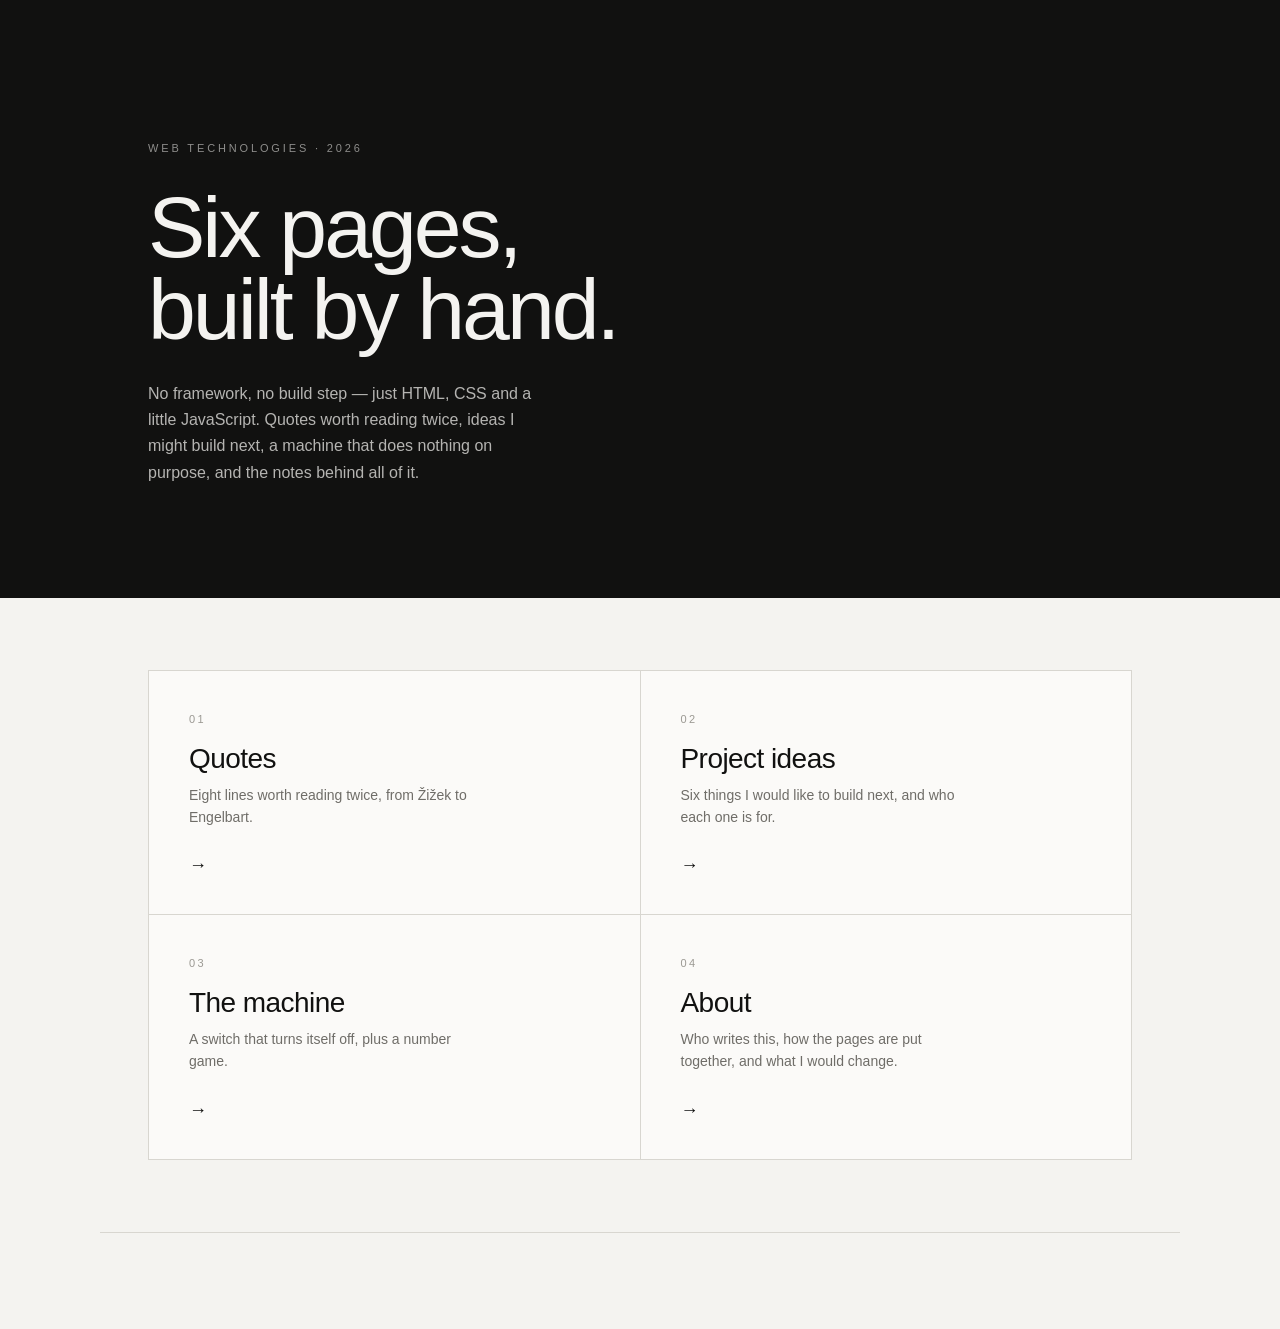
==== index.html @ df35bbdc "Rebuild the old site: hero + cards, six pages, monochrome styles - index: black hero block with the " ====
<!DOCTYPE html>
<html lang="en">
<head>
    <meta charset="UTF-8">
    <meta name="viewport" content="width=device-width, initial-scale=1.0">
    <title>Chen Erjian — Web Technologies 2026</title>
    <meta name="description" content="A small site built by hand with HTML, CSS and JavaScript: quotes, project ideas, a useless machine, and notes on how it was made.">
    <link rel="stylesheet" href="styles.css">
    <link rel="stylesheet" href="nav.css">
    <link rel="icon" href="images/favicon-256.png" type="image/png">
</head>
<body class="index">

    <!-- 导航由 parts.js 把 nav.html 的内容填进这里，所以这里是空的 -->
    <header id="site-header"></header>

    <main class="index-main">

        <!-- 首屏：一整块黑底，放一句定位 -->
        <section class="hero">
            <div class="hero-inner">
                <p class="hero-kicker">Web Technologies · 2026</p>
                <h1 class="hero-title">Six pages,<br>built by hand.</h1>
                <p class="hero-lede">
                    No framework, no build step — just HTML, CSS and a little JavaScript.
                    Quotes worth reading twice, ideas I might build next, a machine that
                    does nothing on purpose, and the notes behind all of it.
                </p>
            </div>
        </section>

        <!-- 四张目录卡片 -->
        <section class="cards-section" aria-label="Sections of this site">
            <div class="cards">

                <a class="card" href="quotes.html">
                    <span class="card-num">01</span>
                    <h2 class="card-title">Quotes</h2>
                    <p class="card-text">Eight lines worth reading twice, from Žižek to Engelbart.</p>
                    <span class="card-arrow" aria-hidden="true">→</span>
                </a>

                <a class="card" href="project.html">
                    <span class="card-num">02</span>
                    <h2 class="card-title">Project ideas</h2>
                    <p class="card-text">Six things I would like to build next, and who each one is for.</p>
                    <span class="card-arrow" aria-hidden="true">→</span>
                </a>

                <a class="card" href="machine.html">
                    <span class="card-num">03</span>
                    <h2 class="card-title">The machine</h2>
                    <p class="card-text">A switch that turns itself off, plus a number game.</p>
                    <span class="card-arrow" aria-hidden="true">→</span>
                </a>

                <a class="card" href="about.html">
                    <span class="card-num">04</span>
                    <h2 class="card-title">About</h2>
                    <p class="card-text">Who writes this, how the pages are put together, and what I would change.</p>
                    <span class="card-arrow" aria-hidden="true">→</span>
                </a>

            </div>
        </section>

    </main>

    <!-- 页脚由 parts.js 把 footer.html 的内容填进这里，所以这里是空的 -->
    <footer id="site-footer"></footer>

    <!-- 放在 </body> 前：此时 #site-header / #site-footer 都已经存在，脚本才找得到它们 -->
    <script src="parts.js"></script>
</body>
</html>
---- styles.css ----
/* ==========================================================================
   styles.css
   --------------------------------------------------------------------------
   六个页面共用这一个文件，用大标题分成几部分：

     【0】 设计变量（颜色、宽度）—— 改配色只动这里
     【1】 index.html    首页      .hero-* / .cards / .card-*
     【2】 quotes.html   语录页    .quotes-* / .q
     【3】 project.html  项目页    .project-*
     【4】 machine.html  机器页    .machine-* / .mx-* / .game-*
     【5】 about.html    关于页    .about-*
     【6】 contact.html  联系页    .contact-*
     【7】 深色模式

   配色只有五个值：黑、白、深灰、中灰、浅灰。
   页面靠「块」的边界（1px 发丝线、整块反转）来分区域，不靠颜色。

   导航栏和站内页脚在 nav.css，不在这里。
   ========================================================================== */


/* ==========================================================================
   【0】 设计变量
   ========================================================================== */

:root {
    /* 五个灰度值 —— 整个站点只用这几个颜色 */
    --ink:       #111110;   /* 黑：正文、整块背景 */
    --paper:     #f4f3f0;   /* 白：页面底色（偏暖一点，不那么刺眼） */
    --card:      #fbfaf8;   /* 卡片底色，比 paper 再亮一档 */
    --line:      #d8d6d0;   /* 发丝线 */
    --line-soft: #e7e5e0;   /* 更淡的分隔线 */
    --muted:     #6f6d68;   /* 次要文字 */
    --faint:     #9b9993;   /* 小标签、编号 */

    /* 黑底上的文字色：整块反转时用 */
    --on-ink:    #f4f3f0;

    /* 版心宽度 */
    --page:      1080px;
    --narrow:    720px;

    --font: "Inter", "Helvetica Neue", -apple-system, "Segoe UI",
            "PingFang SC", "Hiragino Sans GB", "Microsoft YaHei", sans-serif;
}

/* --------------------------------------------------------------------------
   页面骨架
   注意：背景色写在 body 上，但每个页面也各有一个 class，
   这样以后要给单页换底色时不用动这里。
   -------------------------------------------------------------------------- */

*,
*::before,
*::after {
    box-sizing: border-box;
}

html {
    -webkit-text-size-adjust: 100%;
}

body {
    margin: 0;
    padding: 0;
    background: var(--paper);
    color: var(--ink);
    font-family: var(--font);
    font-size: 16px;
    line-height: 1.6;
    -webkit-font-smoothing: antialiased;
    -moz-osx-font-smoothing: grayscale;
}

img {
    max-width: 100%;
    height: auto;
}

a {
    color: inherit;
}

/* 键盘焦点：不用默认蓝框，改成一个跟随文字颜色的轮廓 */
:focus-visible {
    outline: 2px solid currentColor;
    outline-offset: 3px;
}

/* 只有读屏软件读得到的文字（视觉上藏起来，但仍在无障碍树里） */
.sr-only {
    position: absolute;
    width: 1px;
    height: 1px;
    margin: -1px;
    padding: 0;
    overflow: hidden;
    clip: rect(0 0 0 0);
    clip-path: inset(50%);
    white-space: nowrap;
    border: 0;
}

/* 返回首页的链接，几页共用 */
.back-link {
    font-size: 13px;
    letter-spacing: 0.04em;
    color: var(--muted);
    text-decoration: none;
    border-bottom: 1px solid transparent;
    padding-bottom: 2px;
    transition: color 0.25s ease, border-color 0.25s ease;
}

.back-link:hover {
    color: var(--ink);
    border-bottom-color: var(--ink);
}


/* ==========================================================================
   【1】 index.html（首页）
   一整块黑底 hero + 四张目录卡片
   ========================================================================== */

.index-main {
    display: block;
}

/* --------------------------------------------------------------------------
   1-1  Hero：通栏黑块
   -------------------------------------------------------------------------- */

.hero {
    background: var(--ink);
    color: var(--on-ink);
    padding: clamp(64px, 11vw, 140px) 0 clamp(56px, 9vw, 112px);
}

.hero-inner {
    max-width: var(--page);
    margin: 0 auto;
    padding: 0 clamp(20px, 5vw, 48px);
}

.hero-kicker {
    margin: 0 0 28px;
    font-size: 11px;
    font-weight: 500;
    letter-spacing: 0.26em;
    text-transform: uppercase;
    /* 用透明度而不是另一个灰色：深浅模式都不用改 */
    opacity: 0.55;
}

.hero-title {
    margin: 0;
    font-size: clamp(40px, 7.2vw, 86px);
    font-weight: 500;
    line-height: 0.96;
    letter-spacing: -0.035em;
    text-wrap: balance;
}

.hero-lede {
    margin: 30px 0 0;
    max-width: 46ch;
    font-size: 16px;
    line-height: 1.65;
    opacity: 0.72;
}

/* --------------------------------------------------------------------------
   1-2  卡片网格
   网格的 1px 间隙露出底下的 --line，于是卡片之间自然出现发丝线，
   不需要给每张卡片单独画边框。
   -------------------------------------------------------------------------- */

/* 外层只负责版心和上下留白 */
.cards-section {
    max-width: var(--page);
    margin: 0 auto;
    padding: clamp(40px, 6vw, 72px) clamp(20px, 5vw, 48px);
}

/* 网格本身的 1px 间隙露出 --line 当分隔线，
   所以卡片自己不用再画边框，相邻两张之间也只会有一条线。 */
.cards {
    display: grid;
    grid-template-columns: repeat(2, minmax(0, 1fr));
    gap: 1px;

    background: var(--line);
    border: 1px solid var(--line);
}

.card {
    position: relative;

    display: flex;
    flex-direction: column;
    gap: 10px;

    min-height: 230px;
    padding: clamp(24px, 3.2vw, 40px);

    background: var(--card);
    color: inherit;
    text-decoration: none;

    transition: background-color 0.3s ease, color 0.3s ease;
}

/* 悬停时整块反转成黑 —— 这就是「色块」的来源 */
.card:hover,
.card:focus-visible {
    background: var(--ink);
    color: var(--on-ink);
}

.card-num {
    font-size: 11px;
    font-weight: 500;
    letter-spacing: 0.22em;
    color: var(--faint);
    transition: color 0.3s ease;
}

.card:hover .card-num {
    color: inherit;
    opacity: 0.55;
}

.card-title {
    margin: 4px 0 0;
    font-size: clamp(22px, 2.4vw, 28px);
    font-weight: 500;
    letter-spacing: -0.02em;
    line-height: 1.15;
}

.card-text {
    margin: 0;
    max-width: 36ch;
    font-size: 14px;
    line-height: 1.55;
    color: var(--muted);
    transition: color 0.3s ease;
}

.card:hover .card-text {
    color: inherit;
    opacity: 0.78;
}

.card-arrow {
    margin-top: auto;
    padding-top: 18px;
    font-size: 18px;
    line-height: 1;
    transition: transform 0.3s ease;
}

.card:hover .card-arrow {
    transform: translateX(6px);
}


/* ==========================================================================
   【2】 quotes.html（语录页）
   ========================================================================== */

.quotes-wrap {
    max-width: var(--page);
    margin: 0 auto;
    padding: clamp(56px, 9vw, 110px) clamp(20px, 5vw, 48px) 96px;
}

.quotes-head {
    margin-bottom: clamp(40px, 6vw, 72px);
    text-align: center;
}

.quotes-eyebrow {
    margin: 0 0 20px;
    font-size: 11px;
    font-weight: 500;
    letter-spacing: 0.22em;
    text-transform: uppercase;
    color: var(--faint);
}

.quotes-head h1 {
    margin: 0;
    font-size: clamp(34px, 5.4vw, 54px);
    font-weight: 500;
    line-height: 1.05;
    letter-spacing: -0.03em;
    text-wrap: balance;
}

.quotes-sub {
    margin: 20px auto 0;
    max-width: 34ch;
    font-size: 15px;
    color: var(--muted);
}

/* 语录网格：靠 1px 间隙露出底色当分隔线 */
.quotes-grid {
    display: grid;
    grid-template-columns: repeat(auto-fit, minmax(280px, 1fr));
    gap: 1px;
    background: var(--line);
    border-top: 1px solid var(--line);
    border-bottom: 1px solid var(--line);
}

.q {
    display: flex;
    flex-direction: column;
    justify-content: space-between;
    gap: 32px;

    padding: clamp(28px, 3.4vw, 40px);
    margin: 0;
    background: var(--paper);
    transition: background-color 0.35s ease;
}

.q:hover {
    background: var(--card);
}

.q blockquote {
    margin: 0;
}

.q blockquote p {
    margin: 0;
    font-size: 19px;
    font-weight: 300;
    line-height: 1.5;
    letter-spacing: -0.005em;
}

.q footer {
    margin: 0;
}

.q cite {
    display: inline-block;
    font-style: normal;
    font-size: 11px;
    font-weight: 500;
    letter-spacing: 0.16em;
    text-transform: uppercase;
    color: var(--faint);
    transition: color 0.35s ease;
}

.q:hover cite {
    color: var(--muted);
}

.quotes-foot {
    margin-top: 72px;
    text-align: center;
}


/* ==========================================================================
   【3】 project.html（项目想法页）
   ========================================================================== */

.project-wrap {
    max-width: var(--narrow);
    margin: 0 auto;
    padding: clamp(56px, 9vw, 110px) clamp(20px, 5vw, 40px) 96px;
}

.project-head {
    margin-bottom: clamp(40px, 6vw, 64px);
}

.project-eyebrow {
    margin: 0 0 20px;
    font-size: 11px;
    font-weight: 500;
    letter-spacing: 0.22em;
    text-transform: uppercase;
    color: var(--faint);
}

.project-head h1 {
    margin: 0;
    font-size: clamp(32px, 5vw, 52px);
    font-weight: 500;
    line-height: 1.05;
    letter-spacing: -0.03em;
    text-wrap: balance;
}

.project-sub {
    margin: 20px 0 0;
    font-size: 15px;
    color: var(--muted);
}

.project-section {
    margin-bottom: clamp(40px, 6vw, 56px);
}

.project-label {
    margin: 0 0 20px;
    font-size: 11px;
    font-weight: 500;
    letter-spacing: 0.22em;
    text-transform: uppercase;
    color: var(--faint);
}

/* 短清单：一行一个，悬停时向右缩进一点 */
.project-list {
    margin: 0;
    padding: 0;
    list-style: none;
    border-top: 1px solid var(--line);
}

.project-list li {
    padding: 16px 4px;
    border-bottom: 1px solid var(--line);
    font-size: 18px;
    font-weight: 400;
    letter-spacing: -0.01em;
    transition: padding-left 0.25s ease, color 0.25s ease;
}

.project-list li:hover {
    padding-left: 12px;
    color: var(--muted);
}

/* 名词解释：左边一条竖线把说明归到词条下面 */
.project-dl {
    margin: 0;
    border-left: 1px solid var(--line);
    padding-left: clamp(16px, 3vw, 28px);
}

.project-dl dt {
    font-size: 18px;
    font-weight: 500;
    letter-spacing: -0.01em;
}

.project-dl dd {
    margin: 6px 0 26px;
    font-size: 15px;
    line-height: 1.6;
    color: var(--muted);
}

.project-dl dd:last-child {
    margin-bottom: 0;
}

.project-foot {
    margin-top: 56px;
}


/* ==========================================================================
   【4】 machine.html（机器页）
   ========================================================================== */

.machine-wrap {
    max-width: 820px;
    margin: 0 auto;
    padding: clamp(56px, 9vw, 110px) clamp(20px, 5vw, 40px) 96px;
}

.machine-head {
    margin-bottom: clamp(36px, 5vw, 56px);
}

.machine-eyebrow {
    margin: 0 0 20px;
    font-size: 11px;
    font-weight: 500;
    letter-spacing: 0.22em;
    text-transform: uppercase;
    color: var(--faint);
}

.machine-head h1 {
    margin: 0;
    font-size: clamp(32px, 5vw, 52px);
    font-weight: 500;
    line-height: 1.05;
    letter-spacing: -0.03em;
}

.machine-sub {
    margin: 20px 0 0;
    max-width: 52ch;
    font-size: 15px;
    color: var(--muted);
}

/* 每个实验一块卡片 */
.machine-lab {
    margin-top: clamp(24px, 4vw, 40px);
    padding: clamp(20px, 3vw, 32px);
    background: var(--card);
    border: 1px solid var(--line);
}

.machine-lab-head {
    display: flex;
    align-items: baseline;
    justify-content: space-between;
    gap: 16px;
    padding-bottom: 14px;
    border-bottom: 1px solid var(--line-soft);
}

.machine-label {
    margin: 0;
    font-size: 11px;
    font-weight: 500;
    letter-spacing: 0.22em;
    text-transform: uppercase;
    color: var(--muted);
}

.machine-meta {
    margin: 0;
    font-size: 12px;
    letter-spacing: 0.04em;
    color: var(--faint);
    font-variant-numeric: tabular-nums;
}

/* --------------------------------------------------------------------------
   4-1  无用机器
   -------------------------------------------------------------------------- */

.mx-stage {
    display: grid;
    place-items: center;
    padding: clamp(28px, 5vw, 44px) 0 clamp(20px, 3vw, 28px);
}

/* 黑色的盒子：里面放开关和机械臂 */
.mx-box {
    position: relative;

    width: min(320px, 100%);
    height: 176px;

    background: var(--ink);
    color: var(--on-ink);

    border-radius: 4px;
    overflow: hidden;
}

/* 两颗螺丝，纯粹是装饰 */
.mx-screw {
    position: absolute;
    top: 14px;
    left: 14px;

    width: 6px;
    height: 6px;
    border-radius: 50%;
    background: currentColor;
    opacity: 0.25;
}

.mx-screw--right {
    left: auto;
    right: 14px;
}

/* 机械臂：平时藏在左边，is-reaching 时滑到中间，正好顶到开关上 */
.mx-arm {
    position: absolute;
    top: 116px;
    left: 0;

    width: 42%;
    height: 12px;

    background: currentColor;
    opacity: 0.9;

    transform: translateX(-105%);
    transition: transform 0.45s cubic-bezier(0.2, 0.8, 0.2, 1);
}

.mx-box.is-reaching .mx-arm {
    transform: translateX(0);
}

.mx-switch {
    position: absolute;
    left: 50%;
    bottom: 34px;

    display: block;
    width: 78px;
    height: 40px;

    padding: 3px;
    transform: translateX(-50%);

    background: transparent;
    border: 1.5px solid currentColor;
    border-radius: 999px;
    cursor: pointer;

    transition: background-color 0.2s ease;
}

.mx-switch[aria-pressed="true"] {
    background: currentColor;
}

.mx-knob {
    display: block;
    width: 32px;
    height: 32px;
    border-radius: 50%;
    background: currentColor;
    transition: transform 0.25s ease, background-color 0.2s ease;
}

.mx-switch[aria-pressed="true"] .mx-knob {
    transform: translateX(36px);
    background: var(--ink);
}

.mx-status {
    margin: 8px 0 0;
    padding-top: 16px;
    min-height: 2.6em;
    border-top: 1px solid var(--line-soft);

    font-size: 14px;
    color: var(--muted);
    text-align: center;
}

/* --------------------------------------------------------------------------
   4-2  猜数字
   -------------------------------------------------------------------------- */

.game-intro {
    margin: 24px 0 0;
    font-size: 15px;
    color: var(--muted);
}

.game-form {
    display: flex;
    flex-wrap: wrap;
    gap: 10px;
    margin-top: 20px;
}

.game-input {
    width: 128px;
    padding: 10px 14px;

    background: var(--paper);
    color: var(--ink);

    border: 1px solid var(--line);
    border-radius: 0;

    font-family: inherit;
    font-size: 15px;
    font-variant-numeric: tabular-nums;

    transition: border-color 0.2s ease;
}

.game-input::placeholder {
    color: var(--faint);
}

.game-input:focus {
    border-color: var(--ink);
    outline: none;
}

.game-input:disabled {
    opacity: 0.45;
}

.game-btn {
    padding: 10px 20px;

    background: var(--ink);
    color: var(--on-ink);

    border: 1px solid var(--ink);
    border-radius: 0;

    font-family: inherit;
    font-size: 14px;
    font-weight: 500;
    letter-spacing: 0.02em;
    cursor: pointer;

    transition: background-color 0.2s ease, color 0.2s ease;
}

.game-btn:hover {
    background: transparent;
    color: var(--ink);
}

.game-btn--ghost {
    background: transparent;
    color: var(--ink);
    border-color: var(--line);
}

.game-btn--ghost:hover {
    border-color: var(--ink);
}

.game-status {
    margin: 22px 0 0;
    padding: 14px 16px;
    min-height: 3em;

    border-left: 2px solid var(--line);
    background: var(--paper);

    font-size: 15px;
    color: var(--muted);
}

.game-status.is-win {
    border-left-color: var(--ink);
    color: var(--ink);
    font-weight: 500;
}

.machine-foot {
    margin-top: 56px;
}


/* ==========================================================================
   【5】 about.html（关于页）
   ========================================================================== */

.about-wrap {
    max-width: var(--narrow);
    margin: 0 auto;
    padding: clamp(56px, 9vw, 110px) clamp(20px, 5vw, 40px) 96px;
}

.about-head {
    margin-bottom: clamp(40px, 6vw, 64px);
}

.about-eyebrow {
    margin: 0 0 20px;
    font-size: 11px;
    font-weight: 500;
    letter-spacing: 0.22em;
    text-transform: uppercase;
    color: var(--faint);
}

.about-head h1 {
    margin: 0;
    font-size: clamp(36px, 6vw, 60px);
    font-weight: 500;
    line-height: 1;
    letter-spacing: -0.035em;
}

.about-lede {
    margin: 24px 0 0;
    font-size: 17px;
    line-height: 1.6;
    color: var(--muted);
}

.about-section {
    margin-bottom: clamp(36px, 5vw, 52px);
}

.about-label {
    margin: 0 0 16px;
    padding-bottom: 12px;
    border-bottom: 1px solid var(--line);

    font-size: 11px;
    font-weight: 500;
    letter-spacing: 0.22em;
    text-transform: uppercase;
    color: var(--faint);
}

.about-section p {
    margin: 0 0 16px;
    font-size: 15px;
    line-height: 1.7;
    color: var(--muted);
}

.about-section p:last-child {
    margin-bottom: 0;
}

.about-section strong {
    color: var(--ink);
    font-weight: 500;
}

.about-section code {
    padding: 1px 5px;
    background: var(--line-soft);
    color: var(--ink);
    font-family: ui-monospace, SFMono-Regular, "SF Mono", Menlo, Consolas, monospace;
    font-size: 0.88em;
}

/* 事实表：左标签右值，一行一条 */
.about-facts {
    margin: 0;
}

.about-fact {
    display: grid;
    grid-template-columns: minmax(96px, 140px) 1fr;
    gap: 16px;

    padding: 14px 0;
    border-bottom: 1px solid var(--line-soft);
}

.about-fact:first-child {
    border-top: 1px solid var(--line-soft);
}

.about-fact dt {
    font-size: 11px;
    font-weight: 500;
    letter-spacing: 0.16em;
    text-transform: uppercase;
    color: var(--faint);
    padding-top: 3px;
}

.about-fact dd {
    margin: 0;
    font-size: 15px;
    color: var(--ink);
}

.about-foot {
    margin-top: 56px;
}


/* ==========================================================================
   【6】 contact.html（联系页）
   ========================================================================== */

.contact-wrap {
    max-width: var(--narrow);
    margin: 0 auto;
    padding: clamp(56px, 9vw, 110px) clamp(20px, 5vw, 40px) 96px;
}

.contact-head {
    margin-bottom: clamp(36px, 5vw, 56px);
}

.contact-eyebrow {
    margin: 0 0 20px;
    font-size: 11px;
    font-weight: 500;
    letter-spacing: 0.22em;
    text-transform: uppercase;
    color: var(--faint);
}

.contact-head h1 {
    margin: 0;
    font-size: clamp(32px, 5vw, 52px);
    font-weight: 500;
    line-height: 1.05;
    letter-spacing: -0.03em;
}

.contact-sub {
    margin: 20px 0 0;
    font-size: 15px;
    color: var(--muted);
}

.contact-list {
    margin: 0;
    padding: 0;
    list-style: none;
    border-top: 1px solid var(--line);
}

.contact-list li {
    display: flex;
    align-items: baseline;
    justify-content: space-between;
    gap: 24px;

    padding: 18px 4px;
    border-bottom: 1px solid var(--line);
}

.contact-key {
    flex: none;
    font-size: 11px;
    font-weight: 500;
    letter-spacing: 0.16em;
    text-transform: uppercase;
    color: var(--faint);
}

.contact-value {
    font-size: 15px;
    color: var(--ink);
    text-decoration: none;
    border-bottom: 1px solid transparent;
    padding-bottom: 2px;
    transition: border-color 0.25s ease, color 0.25s ease;
}

a.contact-value:hover {
    border-bottom-color: var(--ink);
}

.contact-foot {
    margin-top: 56px;
}


/* ==========================================================================
   【7】 响应式
   ========================================================================== */

@media (max-width: 720px) {

    /* 首页卡片改成单列 */
    .cards {
        grid-template-columns: minmax(0, 1fr);
    }

    .card {
        min-height: 180px;
    }

    /* 机器盒子矮一点，窄屏不至于占满一屏 */
    .mx-box {
        height: 156px;
    }

    .mx-arm {
        top: 96px;
    }

    /* 事实表改成上下两行 */
    .about-fact {
        grid-template-columns: 1fr;
        gap: 4px;
    }

    /* 联系页的长邮箱不要挤在一起 */
    .contact-list li {
        flex-direction: column;
        align-items: flex-start;
        gap: 6px;
    }
}


/* ==========================================================================
   【8】 深色模式
   只换变量，不改布局 —— 所有规则都读变量，所以这里只需要重定义 :root
   ========================================================================== */

@media (prefers-color-scheme: dark) {

    :root {
        --ink:       #efeeea;   /* 这里的「墨」是浅色 */
        --paper:     #0c0c0b;
        --card:      #131312;
        --line:      #2a2a28;
        --line-soft: #211f1e;
        --muted:     #a3a19c;
        --faint:     #6f6d68;
        --on-ink:    #0c0c0b;
    }
}

/* 系统开了「减少动态效果」就不要这些过渡 */
@media (prefers-reduced-motion: reduce) {
    *,
    *::before,
    *::after {
        transition-duration: 0.01ms !important;
        animation-duration: 0.01ms !important;
    }
}
---- nav.css ----
/* ==========================================================================
   nav.css
   --------------------------------------------------------------------------
   导航栏 + 站内页脚的样式。六个页面共用这两个文件，因为它们必须长得完全一样。

   为什么单独一个文件、而不是写进 styles.css？
     因为导航和页脚是「零件」——由 parts.js 把 nav.html / footer.html
     注入到每个页面的 #site-header / #site-footer 里。
     放在单独的文件里，改一处，六页同时变。

   颜色全部来自 styles.css 里 :root 的变量
   （--ink / --paper / --line / --muted / --faint），
   所以深色模式在 styles.css 里换一次变量就够了，这里不用重复写。
   ========================================================================== */

/* --------------------------------------------------------------------------
   1  导航外框
   吸顶 + 半透明毛玻璃 + 底部一条发丝线

   注意 #site-header：nav 是被子注入到 <header id="site-header"> 里的，
   而 sticky 元素只能在自己的「包含块」里滑动 —— 如果这个 header 只有
   导航那么高，nav 就永远没有可滑动的空间，等于没吸顶。
   所以真正吸顶的是 header 本身，nav 只管长什么样。
   -------------------------------------------------------------------------- */

#site-header {
    position: sticky;
    top: 0;
    z-index: 100;
}

nav {
    position: sticky;
    top: 0;
    z-index: 100;

    display: flex;
    align-items: center;

    /* 这里故意不写 gap、也不写 justify-content：
       横向间距全部由 .pill 的 margin-left 控制。
       原先这里写了 justify-content:space-between + gap:24px，
       会让剩余空间被分成两块 —— 一块把 .links 推到中途、一块把药丸推到最右，
       结果链接停在中间而不靠右。 */

    padding: 14px clamp(20px, 5vw, 48px);

    background: rgba(244, 243, 240, 0.84);
    -webkit-backdrop-filter: blur(14px);
    backdrop-filter: blur(14px);
    border-bottom: 1px solid var(--line);

    font-family: var(--font);
}

/* 导航里的链接一律不带默认下划线，由各自的形态决定样式 */
nav a {
    text-decoration: none;
    color: inherit;
}

/* --------------------------------------------------------------------------
   2  药丸按钮 Contact（最右）
   border-radius 用 999px 而不是固定值，高度怎么变都能保持两端半圆
   -------------------------------------------------------------------------- */

nav .pill {
    display: inline-flex;
    align-items: center;
    justify-content: center;

    /* 与 .links 之间的距离。
       nav 上已经没有 gap（见 1 的注释），所以这段间距写在这里。 */
    margin-left: clamp(16px, 3vw, 36px);

    padding: 6px 16px;

    font-size: 13px;
    font-weight: 500;
    letter-spacing: 0.01em;
    line-height: 1.4;
    white-space: nowrap;

    color: var(--ink);
    background: transparent;

    /* 两端半圆的药丸形状：
       半径大于等于高度的一半，浏览器会自动收敛成半圆，所以写个大值最稳 */
    border: 1px solid var(--line);
    border-radius: 999px;

    transition: background-color 0.25s ease,
                border-color 0.25s ease,
                color 0.25s ease;
}

nav .pill:hover {
    color: var(--paper);
    background: var(--ink);
    border-color: var(--ink);
}

/* 当前就停在联系页时，药丸保持实心（由 parts.js 加 .active） */
nav .pill.active {
    color: var(--paper);
    background: var(--ink);
    border-color: var(--ink);
}

/* --------------------------------------------------------------------------
   3  Logo（最左）
   -------------------------------------------------------------------------- */

nav .logo {
    display: inline-flex;
    align-items: center;
    gap: 10px;

    font-size: 14px;
    font-weight: 500;
    letter-spacing: -0.01em;
    color: var(--ink);
    white-space: nowrap;
}

nav .logo svg {
    display: block;
    flex: none;
    transition: transform 0.5s ease;
}

nav .logo:hover svg {
    transform: rotate(90deg);
}

/* --------------------------------------------------------------------------
   4  链接列表（右）
   margin-left:auto 把 logo 之后的所有空余空间吃掉，
   于是 .links 连同后面的药丸一起被推到最右边，logo 独自留在最左。
   -------------------------------------------------------------------------- */

nav .links {
    display: flex;
    align-items: center;
    gap: clamp(16px, 2.6vw, 30px);

    margin: 0 0 0 auto;
    padding: 0;
    list-style: none;
}

nav .links a {
    position: relative;

    font-size: 14px;
    letter-spacing: 0.01em;
    color: var(--muted);

    transition: color 0.25s ease;
}

nav .links a:hover {
    color: var(--ink);
}

/* 悬停下划线：从左侧生长出来，比直接变色更细腻 */
nav .links a::after {
    content: "";
    position: absolute;
    left: 0;
    bottom: -4px;

    width: 100%;
    height: 1px;
    background: currentColor;

    transform: scaleX(0);
    transform-origin: left;
    transition: transform 0.3s ease;
}

nav .links a:hover::after {
    transform: scaleX(1);
}

/* --------------------------------------------------------------------------
   5  当前页高亮
   由 parts.js 比对地址后给当前页加 .active
   -------------------------------------------------------------------------- */

nav .links a.active {
    color: var(--ink);
}

nav .links a.active::after {
    transform: scaleX(1);
}

/* --------------------------------------------------------------------------
   6  移动端
   窄屏放不下五个链接 + 药丸，所以：
     · 隐藏 logo 的文字，只留图标（图标本身也链回首页）
     · 隐藏 Home —— 图标就是首页入口，重复一次只是浪费宽度
     · 间距和字号缩小，药丸收紧但仍保留文字
   -------------------------------------------------------------------------- */

@media (max-width: 620px) {
    nav {
        padding: 12px 18px;
    }

    nav .logo span {
        display: none;
    }

    /* 第一项是 Home，和左边的 logo 指向同一个地址 */
    nav .links li:first-child {
        display: none;
    }

    nav .links {
        gap: 14px;
    }

    nav .links a {
        font-size: 13px;
    }

    nav .pill {
        margin-left: 14px;
        padding: 5px 12px;
        font-size: 12px;
    }
}

/* ==========================================================================
   站内页脚 #site-footer
   --------------------------------------------------------------------------
   和导航一样，这是六个页面共用的组件（由 parts.js 把 footer.html 注入进来），
   所以样式放在这个文件里，不写进任何单个页面。
   ========================================================================== */

#site-footer {
    max-width: 1080px;
    margin: 0 auto;

    /* 上方留白 + 一条发丝线，和导航的下边框呼应 */
    padding: 40px clamp(24px, 6vw, 64px) 56px;
    border-top: 1px solid var(--line);

    font-family: var(--font);
    font-size: 13px;
    line-height: 1.6;
    color: var(--faint);
}

#site-footer p {
    margin: 0;
}

/* <address> 浏览器默认是斜体，这里按极简风格去掉斜体，只靠颜色区分 */
#site-footer address {
    margin-top: 6px;
    font-style: normal;
}

#site-footer a {
    color: var(--muted);
    text-decoration: none;
    border-bottom: 1px solid transparent;
    padding-bottom: 2px;
    transition: color 0.25s ease, border-color 0.25s ease;
}

#site-footer a:hover {
    color: var(--ink);
    border-bottom-color: var(--ink);
}

/* --------------------------------------------------------------------------
   7  深色模式
   只改导航的毛玻璃底色：其余颜色都来自 variables，已经在 styles.css 换过了
   -------------------------------------------------------------------------- */

@media (prefers-color-scheme: dark) {
    nav {
        background: rgba(12, 12, 11, 0.84);
    }
}
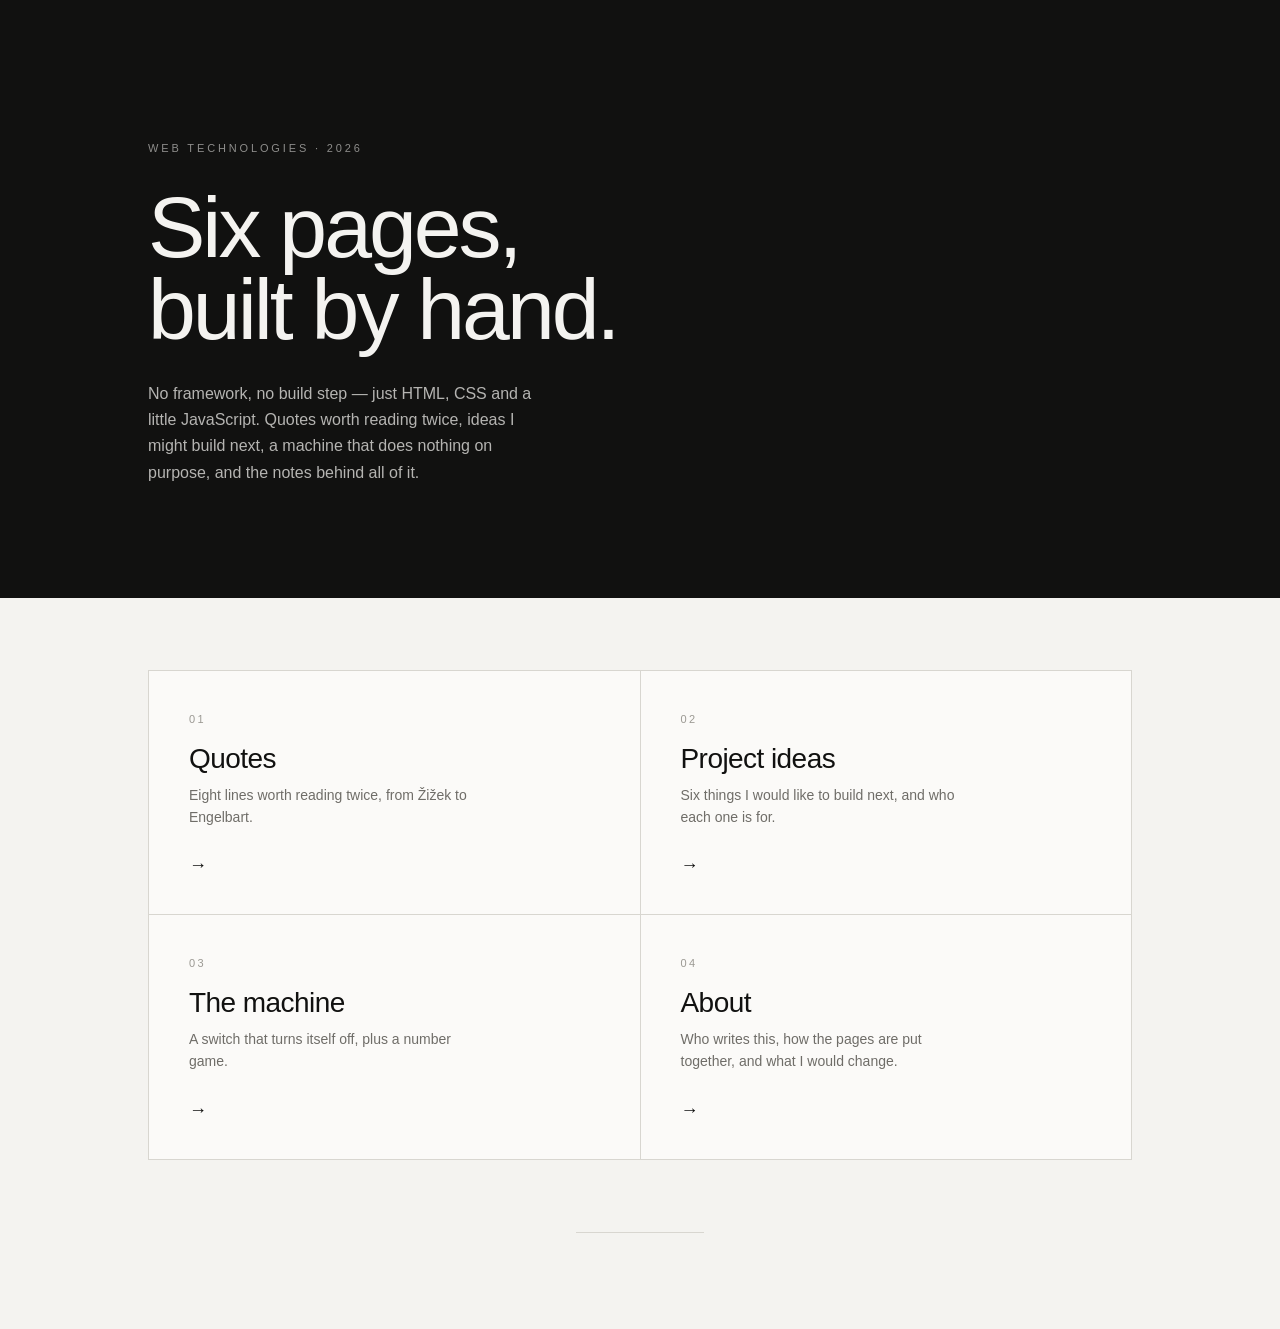
==== commit 447e74ec: "Drop per-page body classes and keep the footer at the bottom of short pages" ====
--- a/index.html
+++ b/index.html
@@ -9,7 +9,7 @@
     <link rel="stylesheet" href="nav.css">
     <link rel="icon" href="images/favicon-256.png" type="image/png">
 </head>
-<body class="index">
+<body>
 
     <!-- 导航由 parts.js 把 nav.html 的内容填进这里，所以这里是空的 -->
     <header id="site-header"></header>
--- a/styles.css
+++ b/styles.css
@@ -60,6 +60,9 @@
     -webkit-text-size-adjust: 100%;
 }
 
+/* 每一页都是「导航 + 内容 + 页脚」三行的竖向布局：
+   flex 列 + min-height:100vh + main 撑满，短页面（比如联系页）的页脚
+   才不会浮在屏幕中间。 */
 body {
     margin: 0;
     padding: 0;
@@ -70,6 +73,14 @@
     line-height: 1.6;
     -webkit-font-smoothing: antialiased;
     -moz-osx-font-smoothing: grayscale;
+
+    display: flex;
+    flex-direction: column;
+    min-height: 100vh;
+}
+
+main {
+    flex: 1 0 auto;
 }
 
 img {
@@ -631,8 +642,8 @@
 
 .mx-knob {
     display: block;
-    width: 32px;
-    height: 32px;
+    width: 30px;
+    height: 30px;
     border-radius: 50%;
     background: currentColor;
     transition: transform 0.25s ease, background-color 0.2s ease;
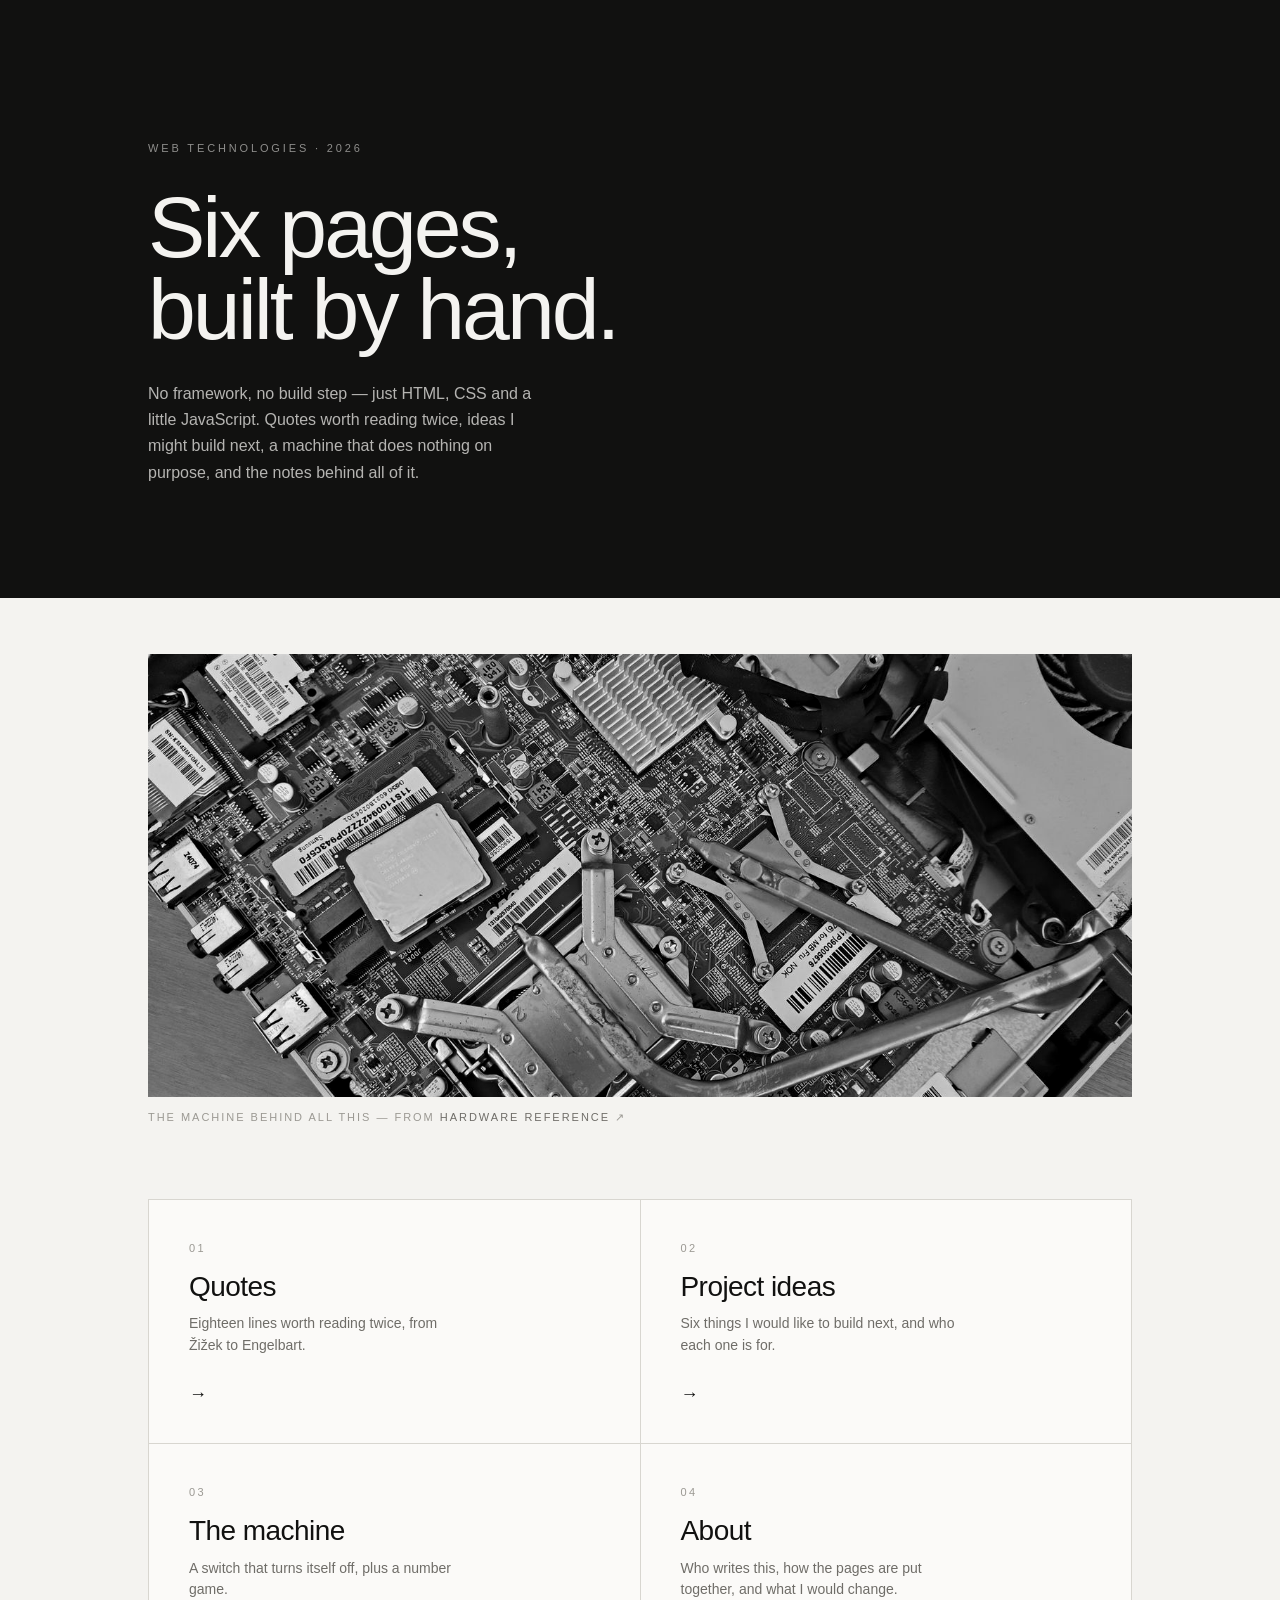
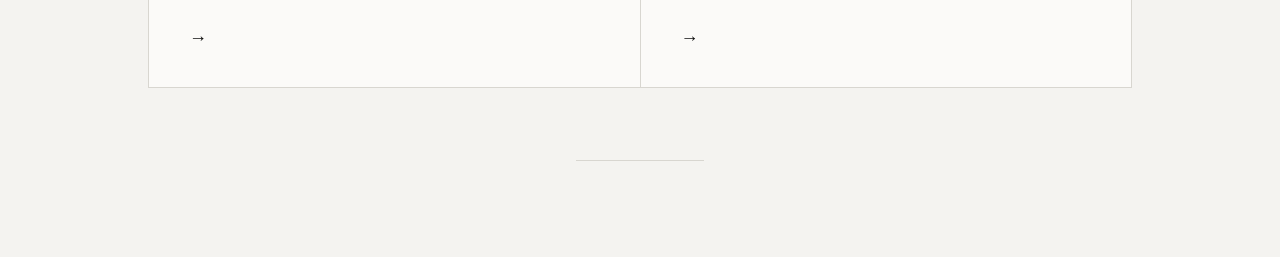
==== commit 7600dd4c: "Add a hero image, a random-quote hero, ten more quotes, and Open Graph tags - index: grayscale hero " ====
--- a/index.html
+++ b/index.html
@@ -3,11 +3,22 @@
 <head>
     <meta charset="UTF-8">
     <meta name="viewport" content="width=device-width, initial-scale=1.0">
-    <title>Chen Erjian — Web Technologies 2026</title>
+    <title>Web Tech 2026 — built by hand</title>
     <meta name="description" content="A small site built by hand with HTML, CSS and JavaScript: quotes, project ideas, a useless machine, and notes on how it was made.">
     <link rel="stylesheet" href="styles.css">
     <link rel="stylesheet" href="nav.css">
-    <link rel="icon" href="images/favicon-256.png" type="image/png">
+    <link rel="icon" type="image/png" sizes="32x32" href="images/favicon-32.png">
+    <link rel="apple-touch-icon" sizes="180x180" href="images/icon-180.png">
+    <!-- 链接预览（Open Graph）。og:image 必须是完整网址，抓取器不会帮你补域名 -->
+    <meta property="og:title" content="Web Tech 2026 — built by hand">
+    <meta property="og:description" content="Six hand-built pages: quotes, project ideas, a useless machine, and the notes behind it.">
+    <meta property="og:type" content="website">
+    <meta property="og:url" content="https://matchman1.github.io/BiUH-web-tech-early/">
+    <meta property="og:image" content="https://matchman1.github.io/BiUH-web-tech-early/images/og-image.jpg">
+    <meta property="og:image:width" content="1200">
+    <meta property="og:image:height" content="630">
+    <meta property="og:site_name" content="Web Tech 2026">
+    <meta name="twitter:card" content="summary_large_image">
 </head>
 <body>
 
@@ -29,6 +40,16 @@
             </div>
         </section>
 
+        <!-- Hero 图片：来自另一个站 Hardware Reference，点进去就是那里 -->
+        <a class="hero-photo" href="https://matchman1.github.io/BiUH-web-tech/" target="_blank" rel="noopener">
+            <span class="hero-photo-frame">
+                <img src="images/hero-motherboard.jpg"
+                     alt="A laptop motherboard seen from above: processor socket, heat pipes, memory slots and ports."
+                     width="1400" height="630">
+            </span>
+            <span class="hero-photo-credit">The machine behind all this — from <strong>Hardware Reference</strong> ↗</span>
+        </a>
+
         <!-- 四张目录卡片 -->
         <section class="cards-section" aria-label="Sections of this site">
             <div class="cards">
@@ -36,7 +57,7 @@
                 <a class="card" href="quotes.html">
                     <span class="card-num">01</span>
                     <h2 class="card-title">Quotes</h2>
-                    <p class="card-text">Eight lines worth reading twice, from Žižek to Engelbart.</p>
+                    <p class="card-text">Eighteen lines worth reading twice, from Žižek to Engelbart.</p>
                     <span class="card-arrow" aria-hidden="true">→</span>
                 </a>
 
--- a/styles.css
+++ b/styles.css
@@ -182,7 +182,67 @@
 }
 
 /* --------------------------------------------------------------------------
-   1-2  卡片网格
+   1-2  Hero 图片
+   来自另一个站 Hardware Reference，点进去就是那里。
+   图片本身是彩色的，这里用 grayscale 压成单色，鼠标悬停才放开颜色 ——
+   既保住全站的黑白灰，又暗示「点进去有另一个世界」。
+   -------------------------------------------------------------------------- */
+
+.hero-photo {
+    display: block;
+    max-width: var(--page);
+    margin: 0 auto;
+    padding: clamp(32px, 5vw, 56px) clamp(20px, 5vw, 48px) 0;
+
+    color: inherit;
+    text-decoration: none;
+}
+
+.hero-photo-frame {
+    display: block;
+    overflow: hidden;
+}
+
+.hero-photo img {
+    display: block;
+    width: 100%;
+    height: auto;
+
+    filter: grayscale(1) contrast(1.06) brightness(0.96);
+    transition: filter 0.45s ease, transform 0.7s ease;
+}
+
+.hero-photo:hover img,
+.hero-photo:focus-visible img {
+    filter: grayscale(0) contrast(1.02);
+    transform: scale(1.015);
+}
+
+.hero-photo-credit {
+    display: block;
+    margin-top: 12px;
+
+    font-size: 11px;
+    font-weight: 500;
+    letter-spacing: 0.18em;
+    text-transform: uppercase;
+    color: var(--faint);
+
+    transition: color 0.25s ease;
+}
+
+.hero-photo-credit strong {
+    font-weight: 500;
+    color: var(--muted);
+    transition: color 0.25s ease;
+}
+
+.hero-photo:hover .hero-photo-credit strong {
+    color: var(--ink);
+}
+
+/* --------------------------------------------------------------------------
+   1-3  卡片网格
    网格的 1px 间隙露出底下的 --line，于是卡片之间自然出现发丝线，
    不需要给每张卡片单独画边框。
    -------------------------------------------------------------------------- */
@@ -315,6 +375,73 @@
     max-width: 34ch;
     font-size: 15px;
     color: var(--muted);
+}
+
+/* --------------------------------------------------------------------------
+   随机引文 hero
+   页面顶部那条「随机一条」，内容由 quotes.js 从下面的卡片里挑
+   -------------------------------------------------------------------------- */
+
+.quote-hero {
+    margin: 0 0 clamp(40px, 6vw, 64px);
+    padding: clamp(24px, 4vw, 44px);
+
+    background: var(--card);
+    border: 1px solid var(--line);
+}
+
+.quote-hero-label {
+    margin: 0 0 20px;
+    font-size: 11px;
+    font-weight: 500;
+    letter-spacing: 0.22em;
+    text-transform: uppercase;
+    color: var(--faint);
+}
+
+.quote-hero-text {
+    margin: 0;
+}
+
+.quote-hero-text p {
+    margin: 0;
+    font-size: clamp(20px, 2.6vw, 30px);
+    font-weight: 300;
+    line-height: 1.35;
+    letter-spacing: -0.015em;
+    text-wrap: balance;
+}
+
+.quote-hero-cite {
+    margin: 18px 0 0;
+    font-size: 11px;
+    font-weight: 500;
+    letter-spacing: 0.18em;
+    text-transform: uppercase;
+    color: var(--muted);
+}
+
+.quote-hero-btn {
+    margin-top: 26px;
+    padding: 9px 18px;
+
+    background: transparent;
+    color: var(--ink);
+    border: 1px solid var(--line);
+    border-radius: 0;
+
+    font-family: inherit;
+    font-size: 13px;
+    letter-spacing: 0.04em;
+    cursor: pointer;
+
+    transition: background-color 0.2s ease, color 0.2s ease, border-color 0.2s ease;
+}
+
+.quote-hero-btn:hover {
+    background: var(--ink);
+    color: var(--on-ink);
+    border-color: var(--ink);
 }
 
 /* 语录网格：靠 1px 间隙露出底色当分隔线 */
--- a/nav.css
+++ b/nav.css
@@ -206,7 +206,7 @@
 
 @media (max-width: 620px) {
     nav {
-        padding: 12px 18px;
+        padding: 11px 14px;
     }
 
     nav .logo span {
@@ -218,18 +218,22 @@
         display: none;
     }
 
+    /* 390px 宽要放下：图标 + 四个链接 + Contact 药丸。
+       字号、间距、药丸内边距一起收，否则右侧会被切掉。 */
     nav .links {
-        gap: 14px;
+        gap: 9px;
+        min-width: 0;
     }
 
     nav .links a {
-        font-size: 13px;
+        font-size: 12.5px;
+        white-space: nowrap;
     }
 
     nav .pill {
-        margin-left: 14px;
-        padding: 5px 12px;
-        font-size: 12px;
+        margin-left: 9px;
+        padding: 4px 10px;
+        font-size: 11.5px;
     }
 }
 
